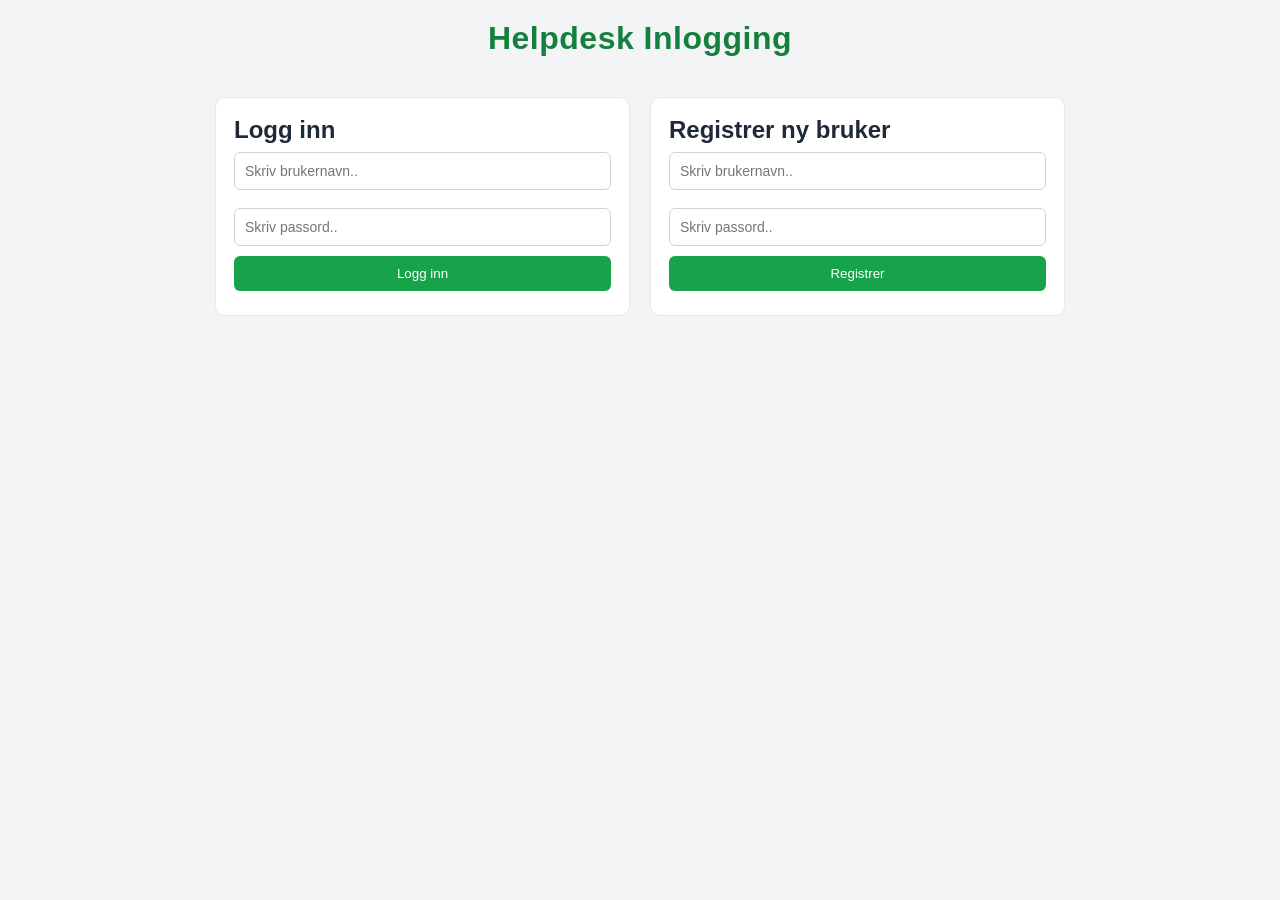
==== frontend/index.html @ 8f6f8a81 "Update index.html" ====
<!DOCTYPE html>
<html lang="en">
<head>

    <meta charset="UTF-8">
    <meta name="viewport" content="width=device-width, initial-scale=1.0">
    <title>Helpdesk Inlogging</title>
    <link rel="stylesheet" href="style.css">

</head>
<body>
    

    <header class="hovedheader">
        <h1>Helpdesk Inlogging</h1>
    </header>

    <main class="grid">


        <section class="card">
            
            <h2>Logg inn</h2>

            <input id="login_brukernavn" placeholder="Skriv brukernavn..">

            <input id="login_passord" type="password" placeholder="Skriv passord..">


            <button onclick="loggInn()">
                Logg inn
            </button>

            <p id="login_feil"></p>

            
        </section>





        <section class="card">
            <h2>Registrer ny bruker</h2>

            <input id="register_brukernavn" placeholder="Skriv brukernavn..">

            <input id="register_passord" type="password" placeholder="Skriv passord..">
            

            <button onclick="register()">
                Registrer
            </button>

            <p id="register_feil"></p>


        </section>


    </main>


<script>

const API_BASE ="http://192.168.1.10:8000";



async function loggInn() {

    const brukernavn = document.getElementById("login_brukernavn").value.trim();
    const passord = document.getElementById("login_passord").value.trim();

    const feil = document.getElementById("login_feil");

    feil.textContent = "";


    if (!brukernavn || !passord) {
        feil.textContent = "Vennligst fyll ut alle felt.";
        return;
    }



    try {
        const response = await fetch(`${API_BASE}/login`, {

            method: "POST",

            headers: {
                "Content-Type": "application/json"
            },

            body: JSON.stringify({username: brukernavn, password: passord})

        });


        const data = await response.json();

        if (!response.ok) {
            feil.textContent = data.detail
            return;
        }

        localStorage.setItem("user_id", data.user_id);
        localStorage.setItem("brukernavn", data.username);
        localStorage.setItem("token", data.role);

        window.location.href = "dashboard.html";

    }

    catch (error) {
        feil.textContent = "Kunne ikke koble til serveren.";
    }

}



async function register() {

    const brukernavn = document.getElementById("register_brukernavn").value.trim();
    const passord = document.getElementById("register_passord").value.trim();

    const feil = document.getElementById("register_feil");

    feil.textContent = "";

    if (!brukernavn || !passord) {
        feil.textContent = "Vennligst fyll ut alle felt,";
        return
    }

    try {
        const response = await fetch(`${API_BASE}/register`, {

            method: "POST", 

            headers: {
                "Content-Type": "application/json"
            },

            body: JSON.stringify({username: brukernavn, passord: passord, role: "user" })

        });

        const data = await response.json();

        if (!response.ok) {
            feil.textContent = data.detail
            return;
        }

        feil.style.color = "green";
        feil.textContent = "Bruker registert"

    }

    catch (error) {
        feil.textContent = "Kunne ikke koble til serveren.";
    }
    
}



</script>


</body>
</html>
---- frontend/style.css ----
* {
  margin: 0;
  padding: 0;
  box-sizing: border-box;
}

body {
  font-family: Arial, sans-serif;
  background: #f3f4f6;
  color: #1f2937;
  padding: 20px;
}



/* HEADER */
.hovedheader {
  text-align: center;
  margin-bottom: 20px;
}

.hovedheader h1 {
  font-size: 2rem;
  color: #15803d;
  letter-spacing: 0.5px;
}



/* GRID */
.grid {
  display: grid;
  grid-template-columns: 1fr 1fr;
  gap: 20px;

  max-width: 850px;
  margin: 40px auto;
}



/* CARD */
.card {
  background: white;
  padding: 18px;
  border-radius: 10px;

  border: 1px solid #e5e7eb;
}



/* INPUT */
input {
  width: 100%;
  padding: 10px;
  margin-top: 8px;
  margin-bottom: 10px;

  border: 1px solid #d1d5db;
  border-radius: 6px;

  font-size: 14px;
}

input:focus {
  outline: none;
  border-color: #16a34a;
}



/* BUTTON */
button {
  padding: 10px;
  width: 100%;

  border: none;
  border-radius: 6px;

  background: #16a34a;
  color: white;

  cursor: pointer;
}

button:active {
  transform: scale(0.99);
}



/* FEIL TEKST */
p {
  font-size: 13px;
  color: #dc2626;
  margin-top: 6px;
}
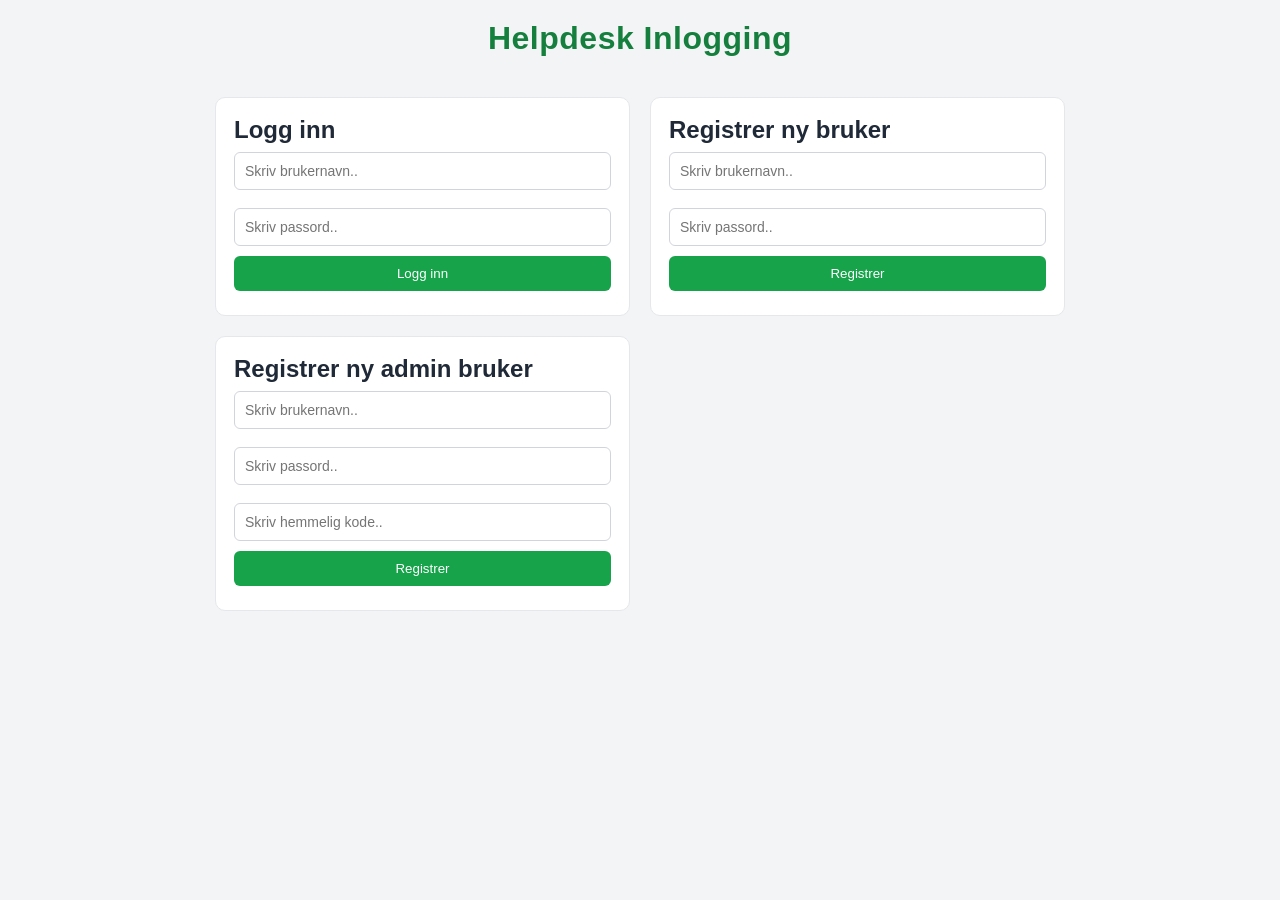
==== commit ab5f9179: "ny function" ====
--- a/frontend/index.html
+++ b/frontend/index.html
@@ -58,6 +58,38 @@
         </section>
 
 
+
+
+
+        <section class="card">
+            
+            <h2>Registrer ny admin bruker</h2>
+
+            <input id="admin_brukernavn" placeholder="Skriv brukernavn..">
+
+            <input id="admin_passord" type="password" placeholder="Skriv passord..">
+
+            <input id="admin_kode" type="password" placeholder="Skriv hemmelig kode..">
+
+
+
+            <button onclick="lagAdmin()">
+                Registrer
+            </button>
+
+            <p id="admin_feil"></p>
+
+            
+        </section>
+
+
+
+
+
+
+
+
+
     </main>
 
 
@@ -144,7 +176,7 @@
                 "Content-Type": "application/json"
             },
 
-            body: JSON.stringify({username: brukernavn, passord: passord, role: "user" })
+            body: JSON.stringify({username: brukernavn, password: passord, role: "user" })
 
         });
 
@@ -168,6 +200,67 @@
 
 
 
+async function lagAdmin() {
+
+    const brukernavn = document.getElementById("admin_brukernavn").value.trim();
+    const passord = document.getElementById("admin_passord").value.trim();
+    const kode = document.getElementById("admin_kode").value.trim();
+
+    const feil = document.getElementById("admin_feil");
+
+    feil.textContent ="";
+
+    if (!brukernavn || !passord || !kode) {
+        feil.textContent = "Fyll ut alle felt.";
+        return;
+    }
+
+
+    try {
+        const response = await fetch(`${API_BASE}/registeradmin`, {
+            method: "POST",
+
+            headers: {
+                "Content-Type": "application/json"
+            },
+
+            body: JSON.stringify({username: brukernavn, password: passord, role: "user" })
+
+        });
+
+        const data = await response.json();
+
+        if (!response.ok) {
+            feil.textContent= data.detail;
+            return;
+        }
+
+        feil.style.color = "green";
+        feil.textContent= "Admin Opprettet"
+    }
+
+    catch (error) {
+        feil.textContent = "Kunne ikke koble til serveren.";
+    }
+
+}
+    
+
+
+
+
+
+
+
+
+
+
+
+
+
+
+
+
 </script>
 
 
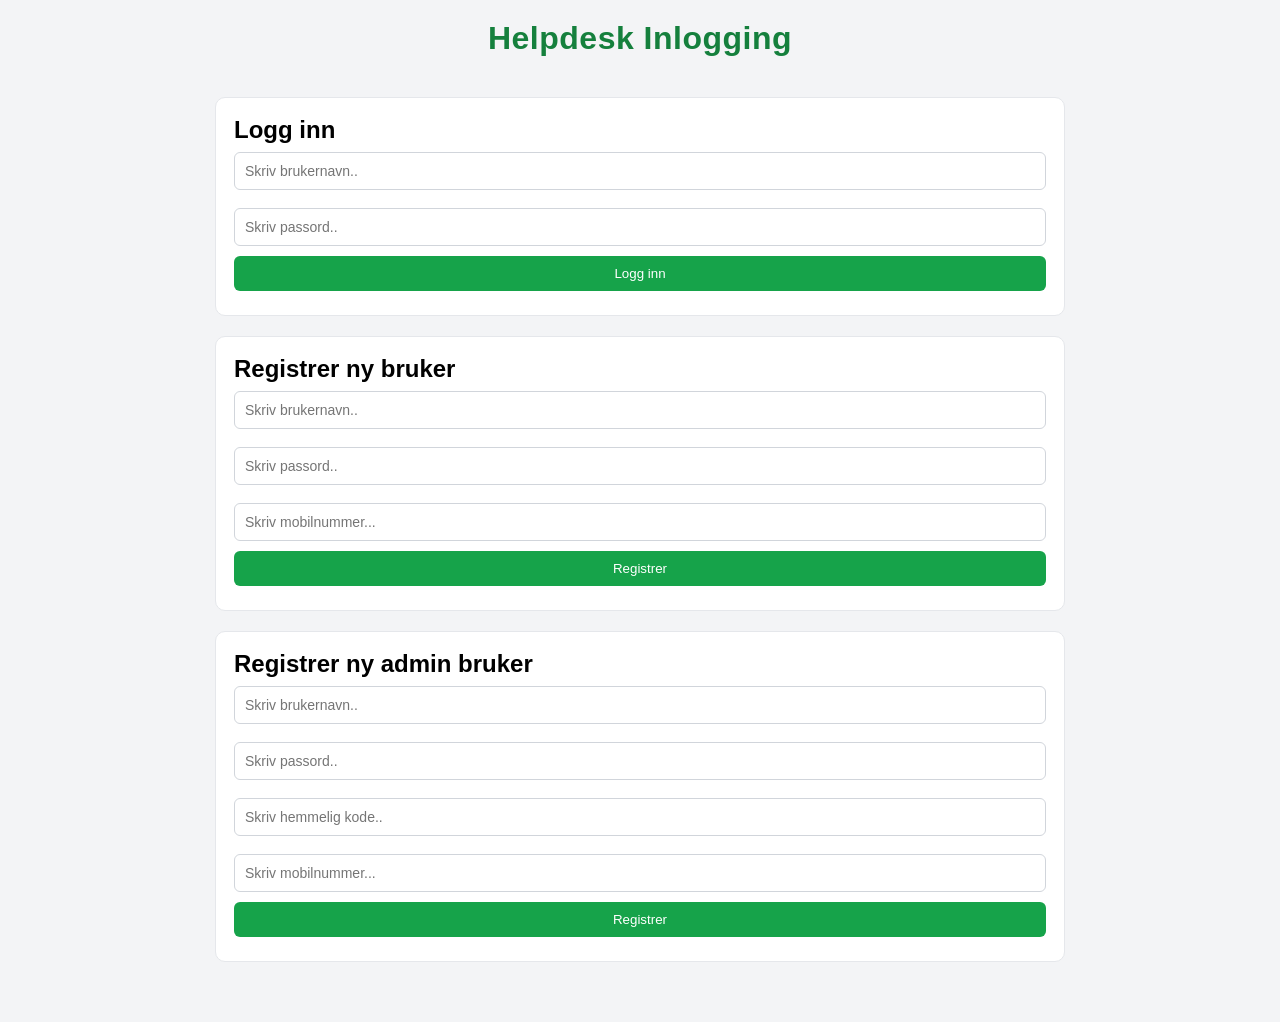
==== commit a618b827: "mer av alt" ====
--- a/frontend/index.html
+++ b/frontend/index.html
@@ -46,6 +46,8 @@
             <input id="register_brukernavn" placeholder="Skriv brukernavn..">
 
             <input id="register_passord" type="password" placeholder="Skriv passord..">
+
+            <input id="registrer_phone" type="text" placeholder="Skriv mobilnummer...">
             
 
             <button onclick="register()">
@@ -71,7 +73,8 @@
 
             <input id="admin_kode" type="password" placeholder="Skriv hemmelig kode..">
 
-
+            <input id="admin_phone" type="text" placeholder="Skriv mobilnummer...">
+            
 
             <button onclick="lagAdmin()">
                 Registrer
@@ -108,27 +111,68 @@
 
     feil.textContent = "";
 
-
     if (!brukernavn || !passord) {
         feil.textContent = "Vennligst fyll ut alle felt.";
         return;
     }
 
-
-
     try {
         const response = await fetch(`${API_BASE}/login`, {
-
             method: "POST",
-
             headers: {
                 "Content-Type": "application/json"
             },
-
             body: JSON.stringify({username: brukernavn, password: passord})
-
         });
 
+        const data = await response.json();
+
+        if (!response.ok) {
+            feil.textContent = data.detail;
+            return;
+        }
+
+        localStorage.setItem("user_id", data.user_id);
+        localStorage.setItem("brukernavn", data.username);
+        localStorage.setItem("role", data.role);
+
+        window.location.href = "helpdesk.html";
+
+    }
+    catch (error) {
+        feil.textContent = "Kunne ikke koble til serveren.";
+    }
+}
+
+
+
+async function register() {
+
+    const brukernavn = document.getElementById("register_brukernavn").value.trim();
+    const passord = document.getElementById("register_passord").value.trim();
+    const phone = document.getElementById("registrer_phone").value.trim();
+
+    const feil = document.getElementById("register_feil");
+
+    feil.textContent = "";
+
+    if (!brukernavn || !passord) {
+        feil.textContent = "Vennligst fyll ut alle felt,";
+        return
+    }
+
+    try {
+        const response = await fetch(`${API_BASE}/register`, {
+
+            method: "POST", 
+
+            headers: {
+                "Content-Type": "application/json"
+            },
+
+            body: JSON.stringify({username: brukernavn, password: passord, role: "user", phone: phone })
+
+        });
 
         const data = await response.json();
 
@@ -137,94 +181,45 @@
             return;
         }
 
-        localStorage.setItem("user_id", data.user_id);
-        localStorage.setItem("brukernavn", data.username);
-        localStorage.setItem("token", data.role);
-
-        window.location.href = "dashboard.html";
+        feil.style.color = "green";
+        feil.textContent = "Bruker registert"
 
     }
 
     catch (error) {
         feil.textContent = "Kunne ikke koble til serveren.";
     }
-
+    
 }
 
 
 
-async function register() {
-
-    const brukernavn = document.getElementById("register_brukernavn").value.trim();
-    const passord = document.getElementById("register_passord").value.trim();
-
-    const feil = document.getElementById("register_feil");
-
-    feil.textContent = "";
-
-    if (!brukernavn || !passord) {
-        feil.textContent = "Vennligst fyll ut alle felt,";
-        return
-    }
+async function lagAdmin() {
+
+    const brukernavn = document.getElementById("admin_brukernavn").value.trim();
+    const passord = document.getElementById("admin_passord").value.trim();
+    const kode = document.getElementById("admin_kode").value.trim();
+    const phone= document.getElementById("admin_phone").value.trim();
+
+    const feil = document.getElementById("admin_feil");
+
+    feil.textContent ="";
+
+    if (!brukernavn || !passord || !kode) {
+        feil.textContent = "Fyll ut alle felt.";
+        return;
+    }
+
 
     try {
-        const response = await fetch(`${API_BASE}/register`, {
-
-            method: "POST", 
+        const response = await fetch(`${API_BASE}/registeradmin`, {
+            method: "POST",
 
             headers: {
                 "Content-Type": "application/json"
             },
 
-            body: JSON.stringify({username: brukernavn, password: passord, role: "user" })
-
-        });
-
-        const data = await response.json();
-
-        if (!response.ok) {
-            feil.textContent = data.detail
-            return;
-        }
-
-        feil.style.color = "green";
-        feil.textContent = "Bruker registert"
-
-    }
-
-    catch (error) {
-        feil.textContent = "Kunne ikke koble til serveren.";
-    }
-    
-}
-
-
-
-async function lagAdmin() {
-
-    const brukernavn = document.getElementById("admin_brukernavn").value.trim();
-    const passord = document.getElementById("admin_passord").value.trim();
-    const kode = document.getElementById("admin_kode").value.trim();
-
-    const feil = document.getElementById("admin_feil");
-
-    feil.textContent ="";
-
-    if (!brukernavn || !passord || !kode) {
-        feil.textContent = "Fyll ut alle felt.";
-        return;
-    }
-
-
-    try {
-        const response = await fetch(`${API_BASE}/registeradmin`, {
-            method: "POST",
-
-            headers: {
-                "Content-Type": "application/json"
-            },
-
-            body: JSON.stringify({username: brukernavn, password: passord, role: "user" })
+            body: JSON.stringify({username: brukernavn, password: passord, hemmelig_kode: kode, phone: phone })
 
         });
 
--- a/frontend/style.css
+++ b/frontend/style.css
@@ -7,13 +7,13 @@
 body {
   font-family: Arial, sans-serif;
   background: #f3f4f6;
-  color: #1f2937;
+  color: #000000;
   padding: 20px;
 }
 
 
 
-/* HEADER */
+
 .hovedheader {
   text-align: center;
   margin-bottom: 20px;
@@ -27,10 +27,10 @@
 
 
 
-/* GRID */
+
 .grid {
   display: grid;
-  grid-template-columns: 1fr 1fr;
+  
   gap: 20px;
 
   max-width: 850px;
@@ -39,7 +39,6 @@
 
 
 
-/* CARD */
 .card {
   background: white;
   padding: 18px;
@@ -50,7 +49,7 @@
 
 
 
-/* INPUT */
+
 input {
   width: 100%;
   padding: 10px;
@@ -70,7 +69,7 @@
 
 
 
-/* BUTTON */
+
 button {
   padding: 10px;
   width: 100%;
@@ -90,7 +89,7 @@
 
 
 
-/* FEIL TEKST */
+
 p {
   font-size: 13px;
   color: #dc2626;
